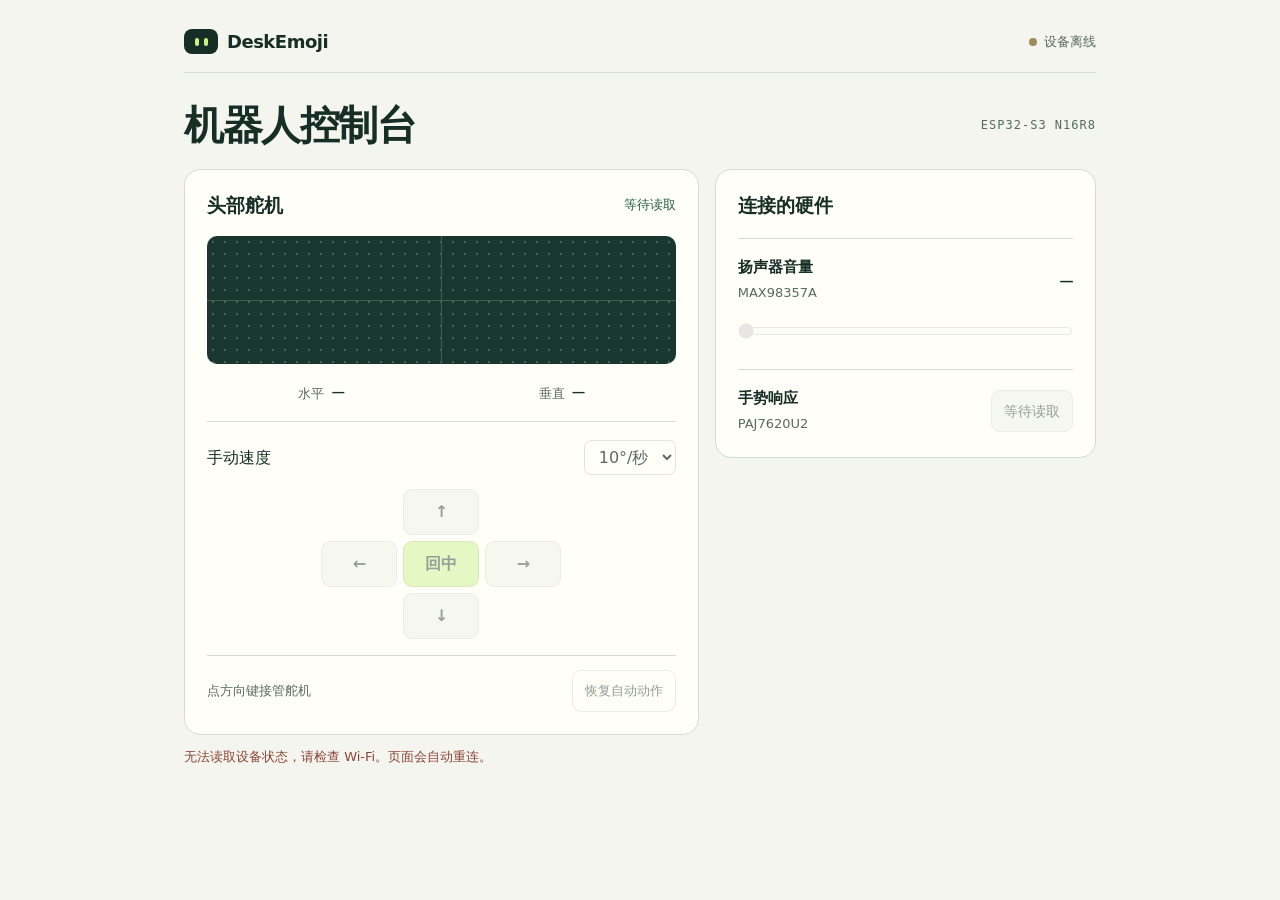
==== main/boards/esp32-s3n16r8-emoji/control_panel.html @ cee82827 "Import Xiaozhi ESP32 firmware and desktop servo and camera controls" ====
<!doctype html>
<html lang="zh-CN">
  <head>
    <meta charset="utf-8" />
    <meta name="viewport" content="width=device-width, initial-scale=1" />
    <meta name="theme-color" content="#f4f5ef" />
    <title>DeskEmoji · 机器人控制台</title>
    <style>
      :root {
        color-scheme: light;
        --ink: #172e27;
        --muted: #586b60;
        --line: #d4dcd1;
        --paper: #fffef8;
        --green: #276047;
        --accent: #c6f184;
      }
      * {
        box-sizing: border-box;
      }
      body {
        margin: 0;
        background: #f4f5ef;
        color: var(--ink);
        font:
          16px/1.55 'DM Sans',
          'Microsoft YaHei',
          system-ui,
          sans-serif;
      }
      main {
        max-width: 960px;
        margin: 0 auto;
        padding: 28px 24px 48px;
      }
      header,
      .row,
      .top,
      .axes,
      .section-title {
        display: flex;
        align-items: center;
        justify-content: space-between;
        gap: 12px;
      }
      header {
        padding-bottom: 16px;
        border-bottom: 1px solid var(--line);
      }
      .brand {
        display: flex;
        align-items: center;
        gap: 9px;
        font-size: 18px;
        font-weight: 750;
        letter-spacing: -0.5px;
      }
      .face {
        display: inline-flex;
        align-items: center;
        justify-content: center;
        gap: 5px;
        background: var(--ink);
        width: 34px;
        height: 25px;
        border-radius: 8px;
      }
      .face:before,
      .face:after {
        content: '';
        width: 4px;
        height: 8px;
        border-radius: 3px;
        background: var(--accent);
      }
      #connection {
        font-size: 13px;
        color: var(--muted);
        display: flex;
        align-items: center;
        gap: 7px;
      }
      #connection:before {
        content: '';
        width: 8px;
        height: 8px;
        border-radius: 50%;
        background: #a18b5d;
      }
      #connection.online:before {
        background: #387555;
      }
      h1,
      h2,
      p {
        margin: 0;
      }
      h1 {
        font-size: clamp(28px, 4vw, 40px);
        line-height: 1.2;
        letter-spacing: -1.4px;
      }
      .top {
        margin: 28px 0 20px;
      }
      .model,
      output,
      .value {
        font-family: 'IBM Plex Mono', Consolas, monospace;
        font-variant-numeric: tabular-nums;
      }
      .model {
        font-size: 12px;
        color: var(--muted);
        letter-spacing: 1px;
      }
      .layout {
        display: grid;
        grid-template-columns: minmax(0, 1.35fr) minmax(0, 1fr);
        gap: 16px;
        align-items: start;
      }
      section {
        background: var(--paper);
        border: 1px solid var(--line);
        border-radius: 16px;
        padding: 22px;
      }
      h2 {
        font-size: 19px;
        line-height: 1.4;
      }
      .sub {
        font-size: 13px;
        color: var(--muted);
      }
      .mode {
        color: var(--green);
        font-size: 13px;
      }
      #manual-speed {
        padding: 6px 10px;
        font: inherit;
        color: inherit;
        background: inherit;
        border: 1px solid var(--line);
        border-radius: 7px;
      }
      .viewport {
        position: relative;
        height: 128px;
        margin-top: 18px;
        border-radius: 10px;
        overflow: hidden;
        background-color: #19372e;
        background-image: radial-gradient(#466253 1px, transparent 1px);
        background-size: 12px 12px;
      }
      .viewport:before,
      .viewport:after {
        content: '';
        position: absolute;
        background: #42604f;
      }
      .viewport:before {
        top: 50%;
        height: 1px;
        width: 100%;
      }
      .viewport:after {
        left: 50%;
        height: 100%;
        width: 1px;
      }
      .travel {
        position: absolute;
        inset: 19px 26px;
        z-index: 1;
      }
      #marker {
        position: absolute;
        width: 38px;
        height: 25px;
        transform: translate(-50%, -50%);
        background: var(--accent);
        border-radius: 8px;
        align-items: center;
        justify-content: center;
        gap: 8px;
        display: flex;
      }
      #marker[hidden] {
        display: none;
      }
      #marker:before,
      #marker:after {
        content: '';
        width: 4px;
        height: 9px;
        border-radius: 2px;
        background: var(--ink);
      }
      .axes {
        margin: 12px 0 18px;
        justify-content: space-around;
        border-bottom: 1px solid var(--line);
        padding-bottom: 14px;
      }
      .axes span {
        font-size: 13px;
        color: var(--muted);
        margin-right: 8px;
      }
      .axes output {
        font-size: 20px;
      }
      .pad {
        display: grid;
        grid-template-columns: repeat(3, minmax(0, 76px));
        grid-template-areas: '. up .' 'left center right' '. down .';
        justify-content: center;
        gap: 6px;
        margin: 14px 0 16px;
      }
      button {
        font: inherit;
        color: inherit;
        cursor: pointer;
        touch-action: manipulation;
        border: 1px solid var(--line);
        background: #edf1e8;
        border-radius: 9px;
        min-height: 42px;
        padding: 7px 12px;
      }
      button:enabled:hover {
        border-color: #77927f;
      }
      button:enabled:active {
        background: #d7e6cd;
      }
      button:disabled,
      input:disabled {
        opacity: 0.45;
        cursor: default;
      }
      button:focus-visible,
      input:focus-visible {
        outline: 3px solid #418261;
        outline-offset: 3px;
      }
      .pad button {
        height: 46px;
        font-weight: 650;
      }
      .pad [data-command='center'] {
        background: var(--accent);
        border-color: #accc79;
      }
      .pad [data-command='up'] {
        grid-area: up;
      }
      .pad [data-command='down'] {
        grid-area: down;
      }
      .pad [data-command='left'] {
        grid-area: left;
      }
      .pad [data-command='right'] {
        grid-area: right;
      }
      .pad [data-command='center'] {
        grid-area: center;
      }
      .foot {
        border-top: 1px solid var(--line);
        padding-top: 14px;
      }
      .foot button {
        font-size: 13px;
        background: transparent;
      }
      .hardware h2 {
        margin-bottom: 20px;
      }
      .device {
        padding: 17px 0;
        border-top: 1px solid var(--line);
      }
      .device:last-child {
        padding-bottom: 0;
      }
      .device strong,
      .device label {
        display: block;
        font-size: 15px;
      }
      .hardware output {
        font-size: 21px;
      }
      input[type='range'] {
        width: 100%;
        accent-color: var(--green);
        margin: 12px 0 0;
        min-height: 28px;
      }
      #gesture {
        font-size: 14px;
        min-width: 78px;
      }
      #gesture[aria-pressed='true'] {
        background: #e4f2d8;
        border-color: #b2cc9c;
      }
      #message {
        font-size: 13px;
        color: #8b4434;
        margin-top: 12px;
      }
      @media (max-width: 680px) {
        main {
          padding: 18px 14px 28px;
        }
        .layout {
          grid-template-columns: 1fr;
        }
        .top {
          margin: 20px 0 14px;
          align-items: baseline;
          flex-wrap: wrap;
        }
        .model {
          font-size: 10px;
        }
        section {
          padding: 17px;
        }
        .viewport {
          height: 100px;
        }
        .hardware h2 {
          margin-bottom: 12px;
        }
      }
    </style>
  </head>
  <body>
    <main>
      <header>
        <div class="brand"><i class="face" aria-hidden="true"></i>DeskEmoji</div>
        <span id="connection" role="status">正在连接</span>
      </header>
      <div class="top">
        <h1>机器人控制台</h1>
        <span class="model">ESP32-S3 N16R8</span>
      </div>
      <div class="layout">
        <section aria-labelledby="servo-title">
          <div class="section-title">
            <h2 id="servo-title">头部舵机</h2>
            <span class="mode" id="mode">等待读取</span>
          </div>
          <div class="viewport" aria-hidden="true">
            <div class="travel"><i id="marker" hidden></i></div>
          </div>
          <div class="axes" aria-label="舵机指令角度">
            <div><span>水平</span><output id="x">—</output></div>
            <div><span>垂直</span><output id="y">—</output></div>
          </div>
          <div class="row">
            <label for="manual-speed">手动速度</label>
            <select id="manual-speed" disabled>
              <option value="5">5°/秒</option><option value="10" selected>10°/秒</option>
              <option value="15">15°/秒</option><option value="20">20°/秒</option>
            </select>
          </div>
          <div class="pad" aria-label="头部方向">
            <button disabled data-command="up" aria-label="抬头">↑</button>
            <button disabled data-command="left" aria-label="左转">←</button>
            <button disabled data-command="center">回中</button>
            <button disabled data-command="right" aria-label="右转">→</button>
            <button disabled data-command="down" aria-label="低头">↓</button>
          </div>
          <div class="row foot">
            <span id="step" class="sub">点方向键接管舵机</span
            ><button disabled data-command="auto">恢复自动动作</button>
          </div>
        </section>
        <section class="hardware" aria-labelledby="hardware-title">
          <h2 id="hardware-title">连接的硬件</h2>
          <div class="device">
            <div class="row">
              <div>
                <label for="volume"><strong>扬声器音量</strong></label
                ><span class="sub">MAX98357A</span>
              </div>
              <output id="level" for="volume">—</output>
            </div>
            <input disabled id="volume" type="range" min="0" max="100" value="0" />
          </div>
          <div class="row device">
            <div><strong>手势响应</strong><span class="sub">PAJ7620U2</span></div>
            <button disabled id="gesture" aria-label="手势响应" aria-pressed="false">等待读取</button>
          </div>
        </section>
      </div>
      <p id="message" role="alert"></p>
    </main>
    <script>
      const el = (id) => document.getElementById(id)
      const buttons = [...document.querySelectorAll('[data-command]')]
      let state,
        online = false,
        sending = false,
        reading,
        editingVolume = false

      function updateControls() {
        const locked = !online || sending
        const limits = state
          ? {
              left: state.x <= state.minX,
              right: state.x >= state.maxX,
              up: state.y <= state.minY,
              down: state.y >= state.maxY,
              auto: state.mode === "auto",
            }
          : {}
        for (const button of buttons) button.disabled = locked || !!limits[button.dataset.command]
        el('manual-speed').disabled = locked || state?.manualSpeed == null
        el('volume').disabled = locked
        el('gesture').disabled = locked || state?.gesture == null
      }

      function render(next) {
        state = next
        online = true
        el('connection').className = 'online'
        el('connection').textContent = '设备在线'
        el('mode').textContent = ({manual:'手动控制中',follow:'视觉跟随中',auto:'自动动作中'})[state.mode]
        el('step').textContent = state.moving ? (state.targetX === 90 && state.targetY === 90 ? '慢速回中中' : '慢速移动中') : '每次移动 ' + state.step + '°'
        for (const axis of ['x', 'y']) el(axis).textContent = state[axis] + '°' + (state.moving ? ' → ' + Math.round(state[axis === 'x' ? 'targetX' : 'targetY']) + '°' : '')
        const marker = el('marker')
        marker.hidden = false
        marker.style.left = ((state.x - state.minX) * 100) / (state.maxX - state.minX) + '%'
        marker.style.top = ((state.y - state.minY) * 100) / (state.maxY - state.minY) + '%'
        el('manual-speed').value = state.manualSpeed ?? ''
        if (!editingVolume) {
          el('volume').value = state.volume
          el('level').textContent = state.volume + '%'
        }
        el('gesture').textContent =
          state.gesture == null ? '不可用' : state.gesture ? '已开启' : '已关闭'
        el('gesture').setAttribute('aria-pressed', String(state.gesture === true))
        updateControls()
      }

      function disconnected(message) {
        online = false
        editingVolume = false
        el('connection').className = ''
        el('connection').textContent = '设备离线'
        el('mode').textContent = '等待读取'
        el('message').textContent = message
        updateControls()
      }

      async function refresh() {
        if (sending || reading || document.hidden) return
        const controller = new AbortController()
        reading = controller
        const timer = setTimeout(() => controller.abort(), 4000)
        try {
          const response = await fetch('/api/state', { signal: controller.signal, cache: 'no-store' })
          if (!response.ok) throw Error()
          const next = await response.json()
          if (reading === controller) {
            if (!online) el('message').textContent = ''
            render(next)
          }
        } catch {
          if (reading === controller) disconnected('无法读取设备状态，请检查 Wi-Fi。页面会自动重连。')
        } finally {
          clearTimeout(timer)
          if (reading === controller) reading = null
        }
      }

      async function send(command, path = '/api/control') {
        if (!online || sending) return
        if (reading) {
          reading.abort()
          reading = null
        }
        sending = true
        updateControls()
        const controller = new AbortController()
        const timer = setTimeout(() => controller.abort(), 4000)
        try {
          const response = await fetch(path, {
            method: 'POST',
            headers: { 'X-Desk-Control': '1' },
            body: command,
            signal: controller.signal,
          })
          if (!response.ok) throw Error()
          render(await response.json())
          el('message').textContent = ''
        } catch {
          disconnected('未收到操作确认。请先核对设备角度和状态，再次操作。')
        } finally {
          clearTimeout(timer)
          sending = false
          updateControls()
        }
      }

      for (const button of buttons) button.onclick = () => send(button.dataset.command)
      el('gesture').onclick = () => send(state.gesture ? 'gesture=off' : 'gesture=on')
      el('manual-speed').onchange = (event) =>
        send(JSON.stringify({op: 'speed', value: Number(event.target.value)}), '/api/follow')
      el('volume').oninput = (event) => {
        editingVolume = true
        el('level').textContent = event.target.value + '%'
      }
      el('volume').onchange = (event) => {
        editingVolume = false
        send('volume=' + event.target.value)
      }
      el('volume').onblur = el('volume').onpointercancel = () => {
        editingVolume = false
      }
      document.addEventListener('visibilitychange', refresh)
      if (location.protocol === 'file:') {
        disconnected('请在同一 Wi-Fi 中打开设备 IP，即可连接硬件。')
      } else {
        refresh()
        setInterval(refresh, 700)
      }
    </script>
  </body>
</html>
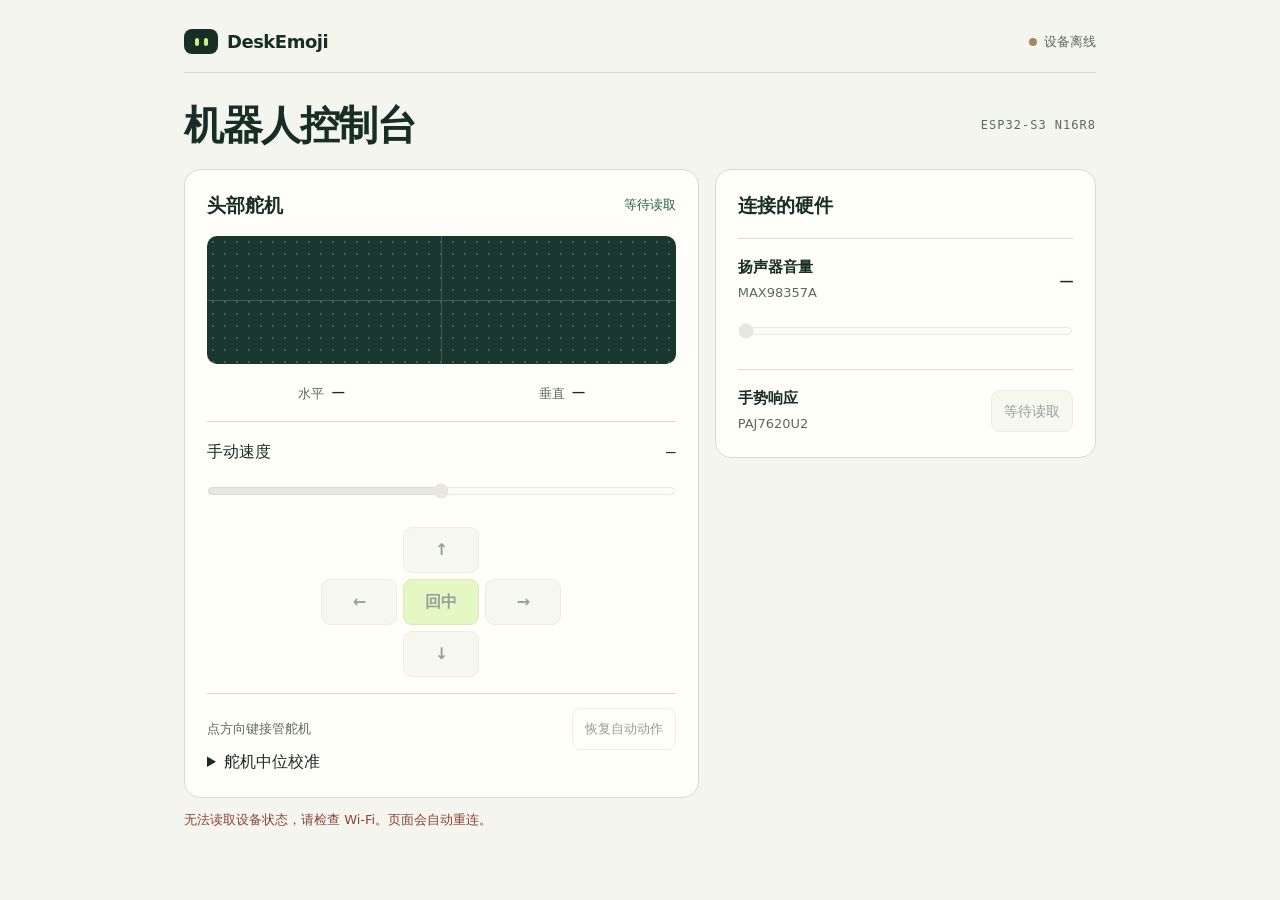
==== commit edb6d054: "完善 D405 来人警戒、语音播报和舵机校准，切换小爱同学唤醒词" ====
--- a/main/boards/esp32-s3n16r8-emoji/control_panel.html
+++ b/main/boards/esp32-s3n16r8-emoji/control_panel.html
@@ -137,14 +137,6 @@
       .mode {
         color: var(--green);
         font-size: 13px;
-      }
-      #manual-speed {
-        padding: 6px 10px;
-        font: inherit;
-        color: inherit;
-        background: inherit;
-        border: 1px solid var(--line);
-        border-radius: 7px;
       }
       .viewport {
         position: relative;
@@ -369,11 +361,9 @@
           </div>
           <div class="row">
             <label for="manual-speed">手动速度</label>
-            <select id="manual-speed" disabled>
-              <option value="5">5°/秒</option><option value="10" selected>10°/秒</option>
-              <option value="15">15°/秒</option><option value="20">20°/秒</option>
-            </select>
-          </div>
+            <output id="speed-value" for="manual-speed">—</output>
+          </div>
+          <input id="manual-speed" type="range" step="1" disabled />
           <div class="pad" aria-label="头部方向">
             <button disabled data-command="up" aria-label="抬头">↑</button>
             <button disabled data-command="left" aria-label="左转">←</button>
@@ -385,6 +375,14 @@
             <span id="step" class="sub">点方向键接管舵机</span
             ><button disabled data-command="auto">恢复自动动作</button>
           </div>
+          <details id="center-tools">
+            <summary>舵机中位校准</summary>
+            <p>点回中，等头部停稳。在底座正前方、与头部同高处放一个标记，用上方方向键每次 1° 对准它。</p>
+            <p id="offsets"></p>
+            <p id="center-range"></p>
+            <button id="save-center" disabled>设为正中</button>
+            <button id="reset-center" disabled>恢复出厂中位</button>
+          </details>
         </section>
         <section class="hardware" aria-labelledby="hardware-title">
           <h2 id="hardware-title">连接的硬件</h2>
@@ -408,12 +406,15 @@
     </main>
     <script>
       const el = (id) => document.getElementById(id)
+      const speed = el('manual-speed')
       const buttons = [...document.querySelectorAll('[data-command]')]
       let state,
         online = false,
         sending = false,
         reading,
-        editingVolume = false
+        editingVolume = false,
+        editingSpeed = false,
+        pendingSpeed = null
 
       function updateControls() {
         const locked = !online || sending
@@ -427,7 +428,10 @@
             }
           : {}
         for (const button of buttons) button.disabled = locked || !!limits[button.dataset.command]
-        el('manual-speed').disabled = locked || state?.manualSpeed == null
+        speed.disabled = !online || state?.manualSpeed == null
+        const canCalibrate = !locked && state.mode === 'manual' && !state.moving
+        el('save-center').disabled = !canCalibrate
+        el('reset-center').disabled = !canCalibrate || !(state.centerOffsetX || state.centerOffsetY)
         el('volume').disabled = locked
         el('gesture').disabled = locked || state?.gesture == null
       }
@@ -438,13 +442,20 @@
         el('connection').className = 'online'
         el('connection').textContent = '设备在线'
         el('mode').textContent = ({manual:'手动控制中',follow:'视觉跟随中',auto:'自动动作中'})[state.mode]
-        el('step').textContent = state.moving ? (state.targetX === 90 && state.targetY === 90 ? '慢速回中中' : '慢速移动中') : '每次移动 ' + state.step + '°'
+        el('step').textContent = state.moving ? (state.targetX === 90 && state.targetY === 90 ? '正在回中' : '移动中') : '每次移动 ' + (el('center-tools').open ? 1 : state.step) + '°'
+        el('offsets').textContent = '已保存偏移：水平 ' + state.centerOffsetX + '°，俯仰 ' + state.centerOffsetY + '°'
+        el('center-range').textContent = '从正中可转：左 ' + (90-state.minX) + '°，右 ' + (state.maxX-90) + '°，上 ' + (90-state.minY) + '°，下 ' + (state.maxY-90) + '°'
         for (const axis of ['x', 'y']) el(axis).textContent = state[axis] + '°' + (state.moving ? ' → ' + Math.round(state[axis === 'x' ? 'targetX' : 'targetY']) + '°' : '')
         const marker = el('marker')
         marker.hidden = false
         marker.style.left = ((state.x - state.minX) * 100) / (state.maxX - state.minX) + '%'
         marker.style.top = ((state.y - state.minY) * 100) / (state.maxY - state.minY) + '%'
-        el('manual-speed').value = state.manualSpeed ?? ''
+        if (!editingSpeed && pendingSpeed === null) {
+          speed.min = state.manualSpeedMin
+          speed.max = state.manualSpeedMax
+          speed.value = state.manualSpeed
+          el('speed-value').textContent = speed.value + '°/秒'
+        }
         if (!editingVolume) {
           el('volume').value = state.volume
           el('level').textContent = state.volume + '%'
@@ -458,6 +469,9 @@
       function disconnected(message) {
         online = false
         editingVolume = false
+        editingSpeed = false
+        pendingSpeed = null
+        el('speed-value').textContent = '—'
         el('connection').className = ''
         el('connection').textContent = '设备离线'
         el('mode').textContent = '等待读取'
@@ -486,7 +500,7 @@
         }
       }
 
-      async function send(command, path = '/api/control') {
+      async function send(command, path = '/api/control', invalidMessage = '请检查角度。每轴中位修正范围为 ±15°。') {
         if (!online || sending) return
         if (reading) {
           reading.abort()
@@ -503,6 +517,11 @@
             body: command,
             signal: controller.signal,
           })
+          if (path === '/api/follow' && (response.status === 400 || response.status === 409)) {
+            el('message').textContent = response.status === 409 ? '控制状态已变化，请在手动模式下等到位后重试。' : invalidMessage
+            render(state)
+            return
+          }
           if (!response.ok) throw Error()
           render(await response.json())
           el('message').textContent = ''
@@ -512,13 +531,43 @@
           clearTimeout(timer)
           sending = false
           updateControls()
+          flushSpeed()
         }
       }
 
-      for (const button of buttons) button.onclick = () => send(button.dataset.command)
+      for (const button of buttons) button.onclick = () => {
+        const command = button.dataset.command
+        const deltas = {up:[0,-1], down:[0,1], left:[-1,0], right:[1,0]}
+        if (el('center-tools').open && deltas[command]) {
+          const [dx,dy] = deltas[command]
+          const x = Math.max(state.minX, Math.min(state.maxX, Math.round(state.targetX)+dx))
+          const y = Math.max(state.minY, Math.min(state.maxY, Math.round(state.targetY)+dy))
+          send(JSON.stringify({op:'manual', x, y}), '/api/follow')
+        } else send(command)
+      }
+      for (const [button, op] of [['save-center','save_center'], ['reset-center','reset_center']])
+        el(button).onclick = () => send(JSON.stringify({op, boot:state.boot, generation:state.generation}), '/api/follow')
       el('gesture').onclick = () => send(state.gesture ? 'gesture=off' : 'gesture=on')
-      el('manual-speed').onchange = (event) =>
-        send(JSON.stringify({op: 'speed', value: Number(event.target.value)}), '/api/follow')
+      function flushSpeed() {
+        if (!online || sending || pendingSpeed === null) return
+        const value = pendingSpeed
+        pendingSpeed = null
+        send(JSON.stringify({op: 'speed', value}), '/api/follow', '速度超出设备支持的范围。')
+      }
+      speed.oninput = () => {
+        editingSpeed = true
+        el('speed-value').textContent = speed.value + '°/秒'
+      }
+      speed.onchange = () => {
+        editingSpeed = false
+        pendingSpeed = Number(speed.value)
+        flushSpeed()
+      }
+      speed.onpointercancel = speed.onblur = () => {
+        if (!editingSpeed) return
+        editingSpeed = false
+        if (online) render(state)
+      }
       el('volume').oninput = (event) => {
         editingVolume = true
         el('level').textContent = event.target.value + '%'
